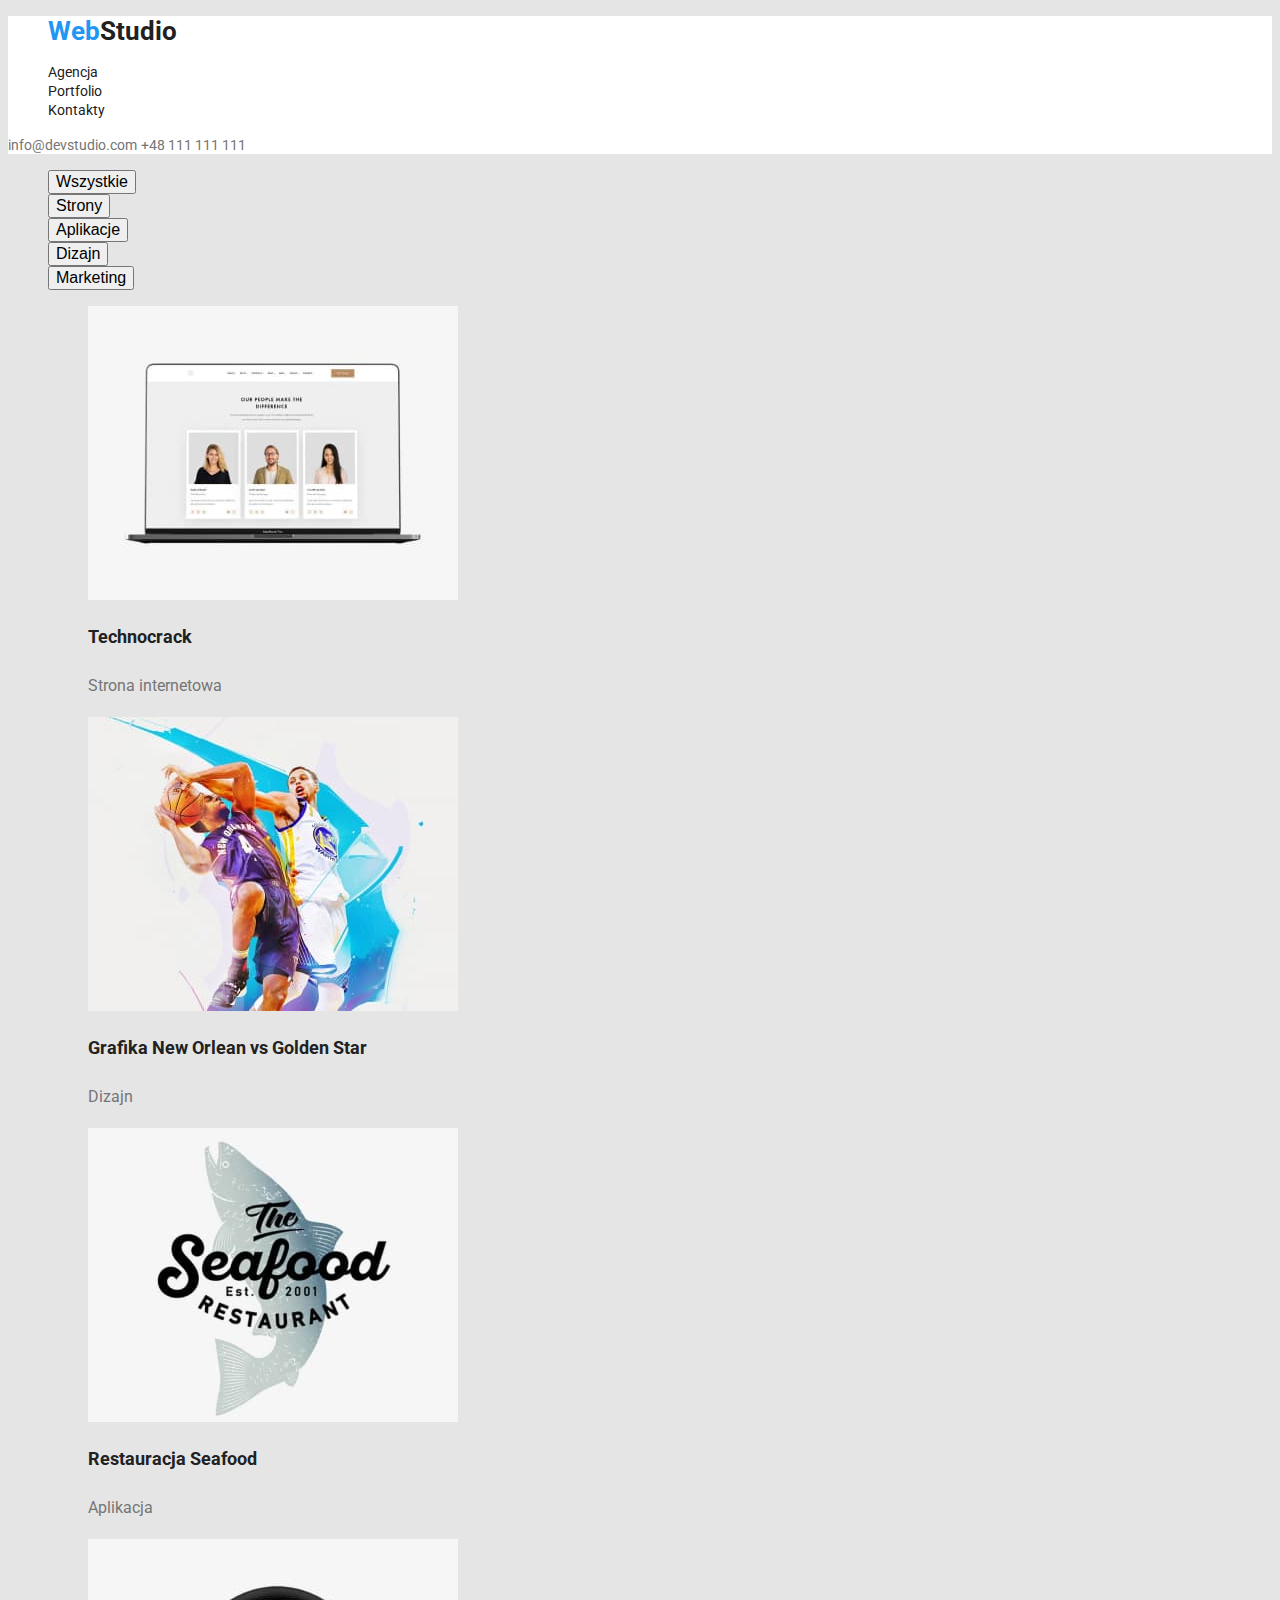
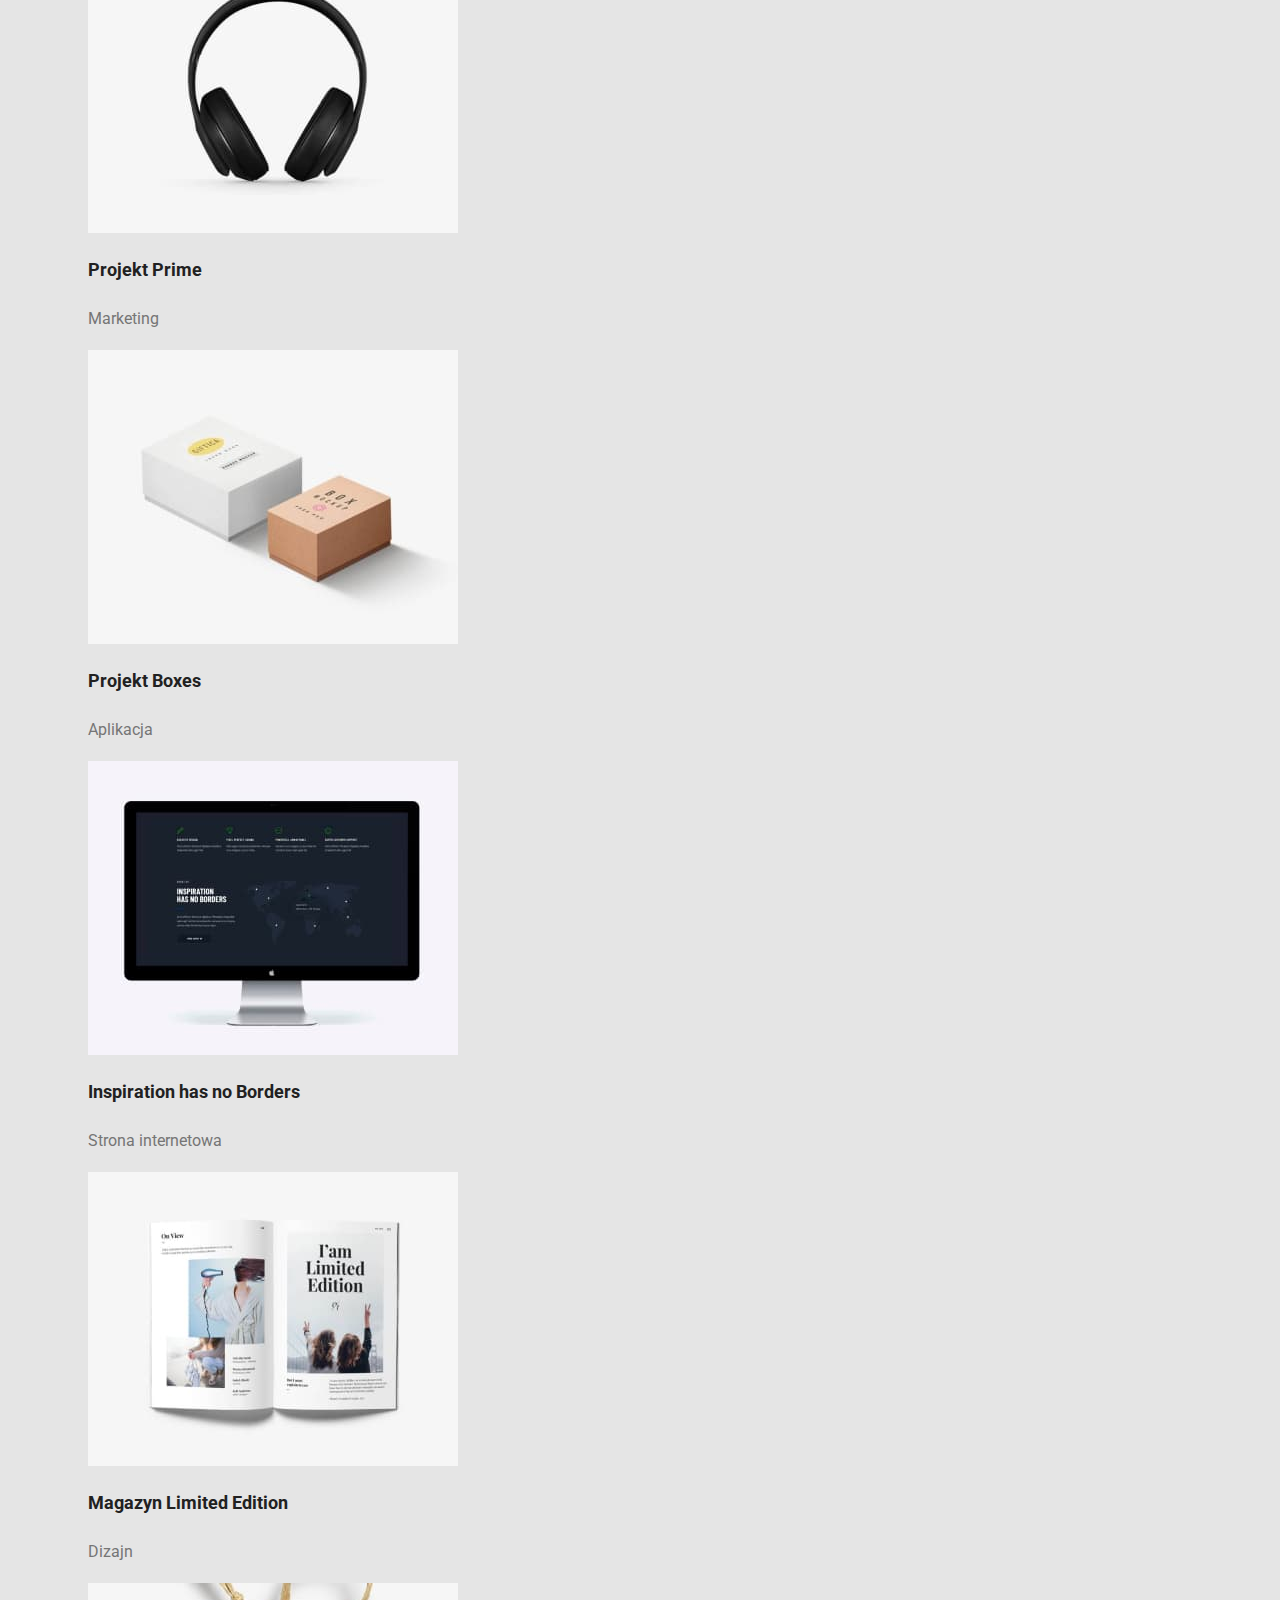
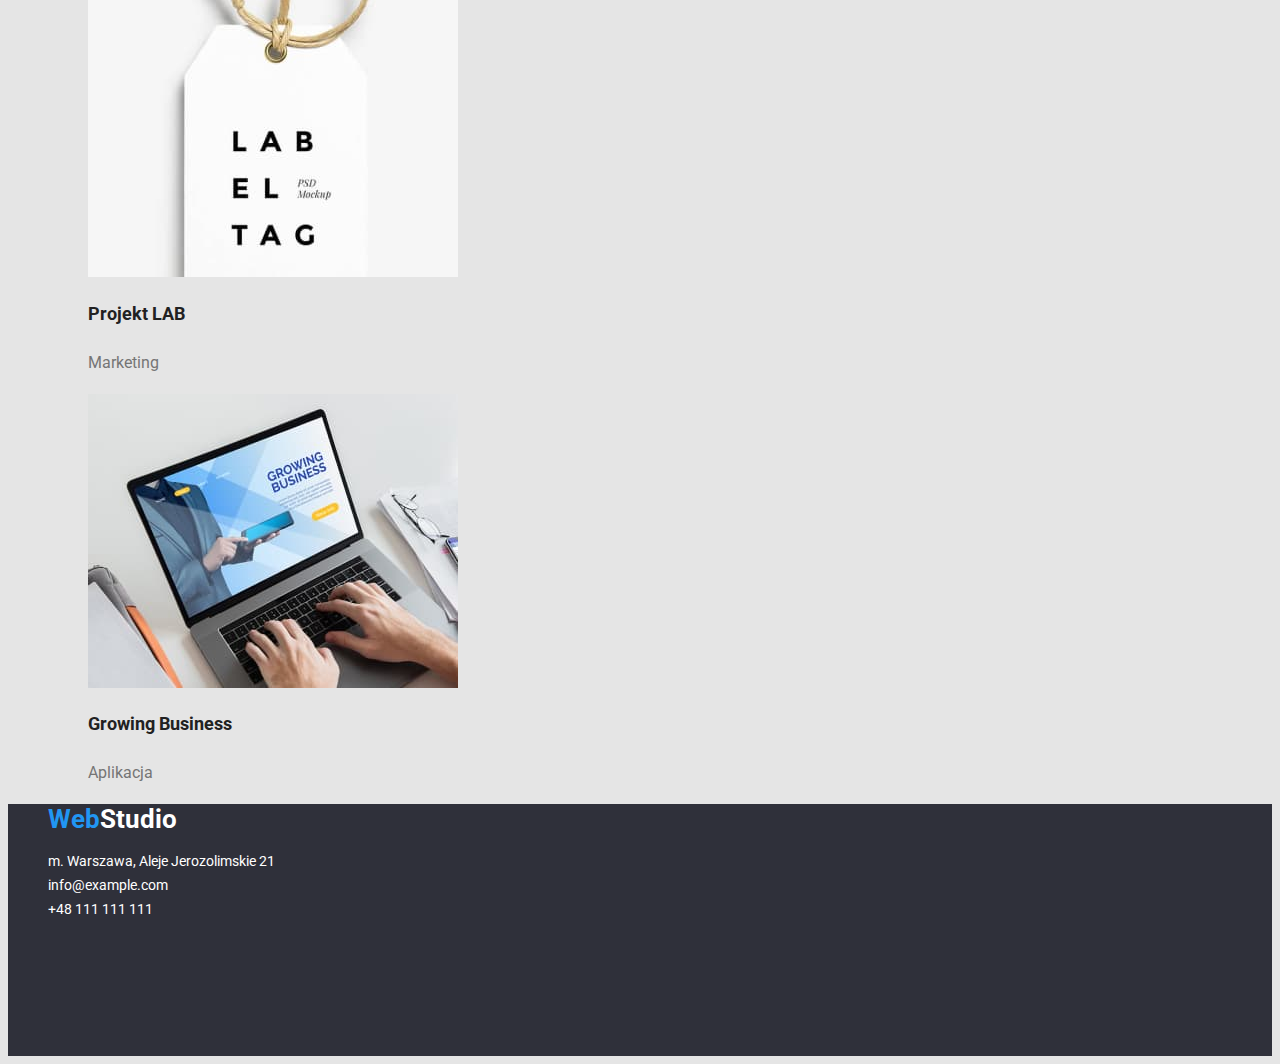
==== portfolio.html @ 1a4c59ba "Skopiowanie plików poprzedniego zadania" ====
<!DOCTYPE html>
<html lang="pl-PL">
<head>
    <meta charset="UTF-8">
    <meta http-equiv="X-UA-Compatible" content="IE=edge">
    <meta name="viewport" content="width=device-width, initial-scale=1.0">
    <title>Portfolio</title>
    <link rel="stylesheet" href="css/styles.css">
    <link rel="preconnect" href="https://fonts.gstatic.com">
    <link href="https://fonts.googleapis.com/css2?family=Raleway:wght@700&family=Roboto:wght@400;500;700;900&display=swap"
rel="stylesheet">
</head>
<body>
    <div id="header">
        <nav>
            <ul>
                <li><a class="header-logo" href="index.html"><span>Web</span>Studio</a></li>
            </ul>
            <ul>
                <li><a class="link" href="#">Agencja</a></li>
                <li><a class="link" href="portfolio.html">Portfolio</a></li>
                <li><a class="link" href="#">Kontakty</a></li>
            </ul>
        </nav>
        <a class="contact-link" href="mailto:info@devstudio.com">info@devstudio.com</a>
        <a class="contact-link" href="tel:+48111111111">+48 111 111 111</a>
    </div>
    <main>
        <ul class="buttons">
            <li><button class="btn" type="button">Wszystkie</button></li>
            <li><button class="btn" type="button">Strony</button></li>
            <li><button class="btn" type="button">Aplikacje</button></li>
            <li><button class="btn" type="button">Dizajn</button></li>
            <li><button class="btn" type="button">Marketing</button></li>
        </ul>
        <ul class="images">
            <li>
                <figure>
                    <img src="images/portfolio/img_portfolio1.jpg" alt="strona internetowa" width="370" height="294">
                    <figcaption>
                        <h2 class="description">Technocrack</h2>
                        <p class="alt">Strona internetowa</p>
                    </figcaption>
                </figure>
            </li>
            <li>
                <figure>
                    <img src="images/portfolio/img_portfolio2.jpg" alt="dizajn" width="370" height="294">
                    <figcaption>
                        <h2 class="description">Grafika New Orlean vs Golden Star</h2>
                        <p class="alt">Dizajn</p>
                    </figcaption>
                </figure>
            </li>
            <li>
                <figure>
                    <img src="images/portfolio/img_portfolio3.jpg" alt="aplikacja" width="370" height="294">
                    <figcaption>
                        <h2 class="description">Restauracja Seafood</h2>
                        <p class="alt">Aplikacja</p>
                    </figcaption>
                </figure>
            </li>
            <li>
                <figure>
                    <img src="images/portfolio/img_portfolio4.jpg" alt="marketing" width="370" height="294">
                    <figcaption>
                        <h2 class="description">Projekt Prime</h2>
                        <p class="alt">Marketing</p>
                    </figcaption>
                </figure>
            </li>
            <li>
                <figure>
                    <img src="images/portfolio/img_portfolio5.jpg" alt="aplikacja" width="370" height="294">
                    <figcaption>
                        <h2 class="description">Projekt Boxes</h2>
                        <p class="alt">Aplikacja</p>
                    </figcaption>
                </figure>
            </li>
            <li>
                <figure>
                    <img src="images/portfolio/img_portfolio6.jpg" alt="strona internetowa" width="370" height="294">
                    <figcaption>
                        <h2 class="description">Inspiration has no Borders</h2>
                        <p class="alt">Strona internetowa</p>
                    </figcaption>
                </figure>
            </li>
            <li>
                <figure>
                    <img src="images/portfolio/img_portfolio7.jpg" alt="dizajn" width="370" height="294">
                    <figcaption>
                        <h2 class="description">Magazyn Limited Edition</h2>
                        <p class="alt">Dizajn</p>
                    </figcaption>
                </figure>
            </li>
            <li>
                <figure>
                    <img src="images/portfolio/img_portfolio8.jpg" alt="marketing" width="370" height="294">
                    <figcaption>
                        <h2 class="description">Projekt LAB</h2>
                        <p class="alt">Marketing</p>
                    </figcaption>
                </figure>
            </li>
            <li>
                <figure>
                    <img src="images/portfolio/img_portfolio9.jpg" alt="aplikacja" width="370" height="294">
                    <figcaption>
                        <h2 class="description">Growing Business</h2>
                        <p class="alt">Aplikacja</p>
                    </figcaption>
                </figure>
            </li>
        </ul>
    </main>
    <div id="footer">
        <nav>
            <ul class>
                <li><a class="logo" href="index.html"><span>Web</span>Studio</a></li>
            </ul>
        </nav>
        <address>
            <ul class="address">
                <li><a class="address-link" href="https://goo.gl/maps/2TUbPAgfk7zZ6Xrx7" target="_blank">m. Warszawa, Aleje Jerozolimskie 21</a></li>
                <li><a class="address-link" href="mailto:info@example.com">info@example.com</a></li>
                <li><a class="address-link" href="tel:+48111111111">+48 111 111 111</a></li>
            </ul>
        </address>
    </div>
</body>
</html>
---- css/styles.css ----
:root {
    --first-font: 'Roboto', sans-serif;
    --second-font: 'Raleway', sans-serif;
    --first-color: #212121;
    --second-color: #757575;
    --third-color: #2196F3;
    --fourth-color: #FFFFFF;
    --first-background-color: #E5E5E5;
    --second-background-color: #2F303A;
    --third-background-color: #F5F4FA;
    --fourth-background-color: #ffffff;
    --first-cursor: pointer;
    --list-style-type: none;
}
body {
    font-family: var(--first-font);
    color: var(--first-color);
    background-color: var(--first-background-color);
}
ul {
    list-style-type: var(--list-style-type);
}
.btn:hover,
.btn:focus {
    cursor: var(--first-cursor);
    background-color: var(--third-color);
    color: var(--fourth-color);
}
.link:hover,
.link:focus {
    cursor: var(--first-cursor);
    color:var(--third-color);
}
.address-link:hover,
.address-link:focus {
    cursor:var(--first-cursor);
    color:var(--third-color);
}
.contact-link:hover,
.contact-link:focus {
    cursor:var(--first-cursor);
    color:var(--third-color);
}
.link,
.address-link,
.contact-link {
    text-decoration: none;
    font-size: 14px;
}
.link {
    color:var(--first-color)
}
.contact-link {
    color:var(--second-color);
}
.address-link {
    color:var(--fourth-color);
      line-height: 1.714;
}
.address {
    font-style: normal;
}
.logo,
.header-logo {
    text-decoration: none;
    font-size: 26px;
    font-weight: 700;
}
.logo {
    color: var(--fourth-color);
}
.header-logo {
    color:var(--first-color);
}
span {
    color:var(--third-color);
}
.alt,
.service-desc {
    color:var(--second-color);
}
.alt {
    line-height: 1.875;
}
.description {
    font-size: 18px;
    line-height: 2;
}
.btn {
    font-size: 16px;
}
.title {
    font-size: 44px;
    color:var(--fourth-color);
    text-align: center;
}
.service-name,
.service-desc {
    font-size: 14px;
}
.service-name {
    line-height: 1.172;
}
.service-desk {
    line-height: 1.714;
}
h2 {
    font-size: 36px;
}
.name {
    font-size: 16px;
    font-weight: 500;
    line-height: 1.171;
}
#header{
    background-color: var(--fourth-color);
}
#footer,
#hero{
    background-color: var(--second-background-color);
    height: 252px;
}
#team{
    background-color: var(--third-background-color);
}
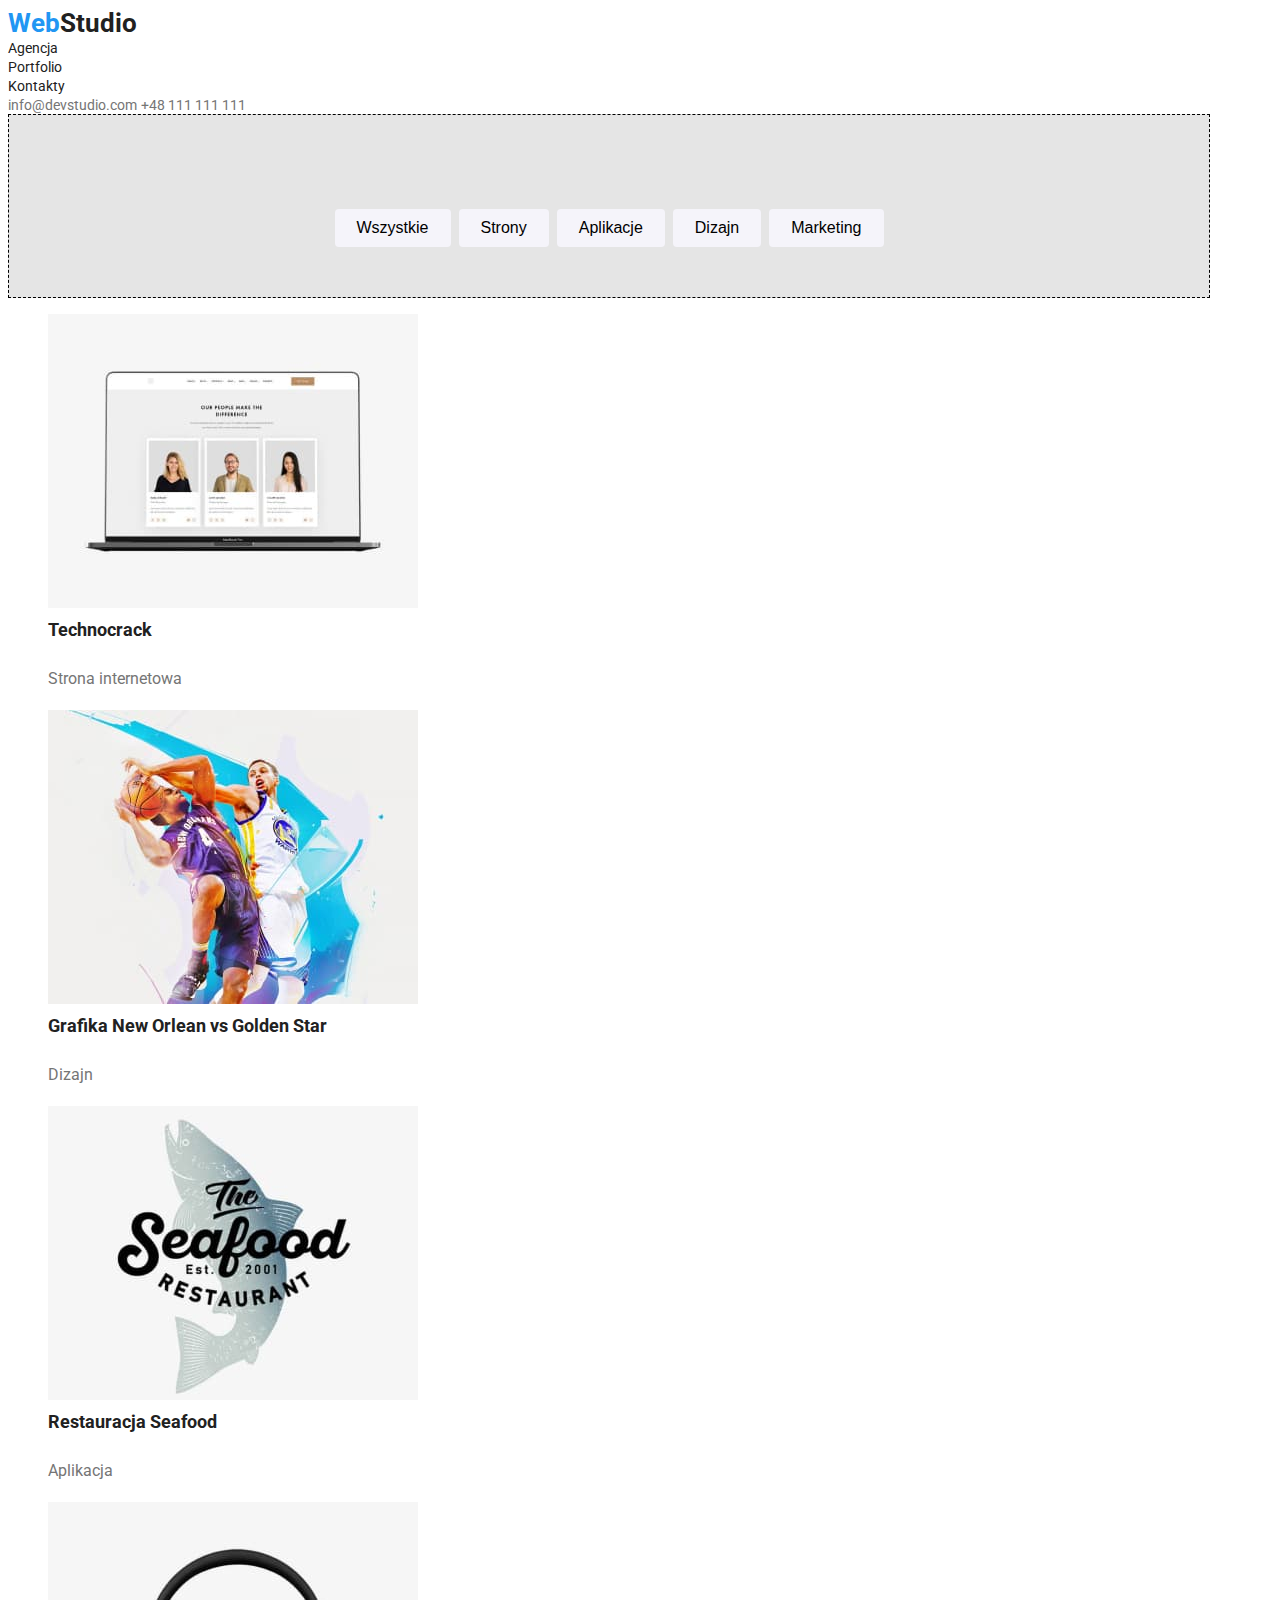
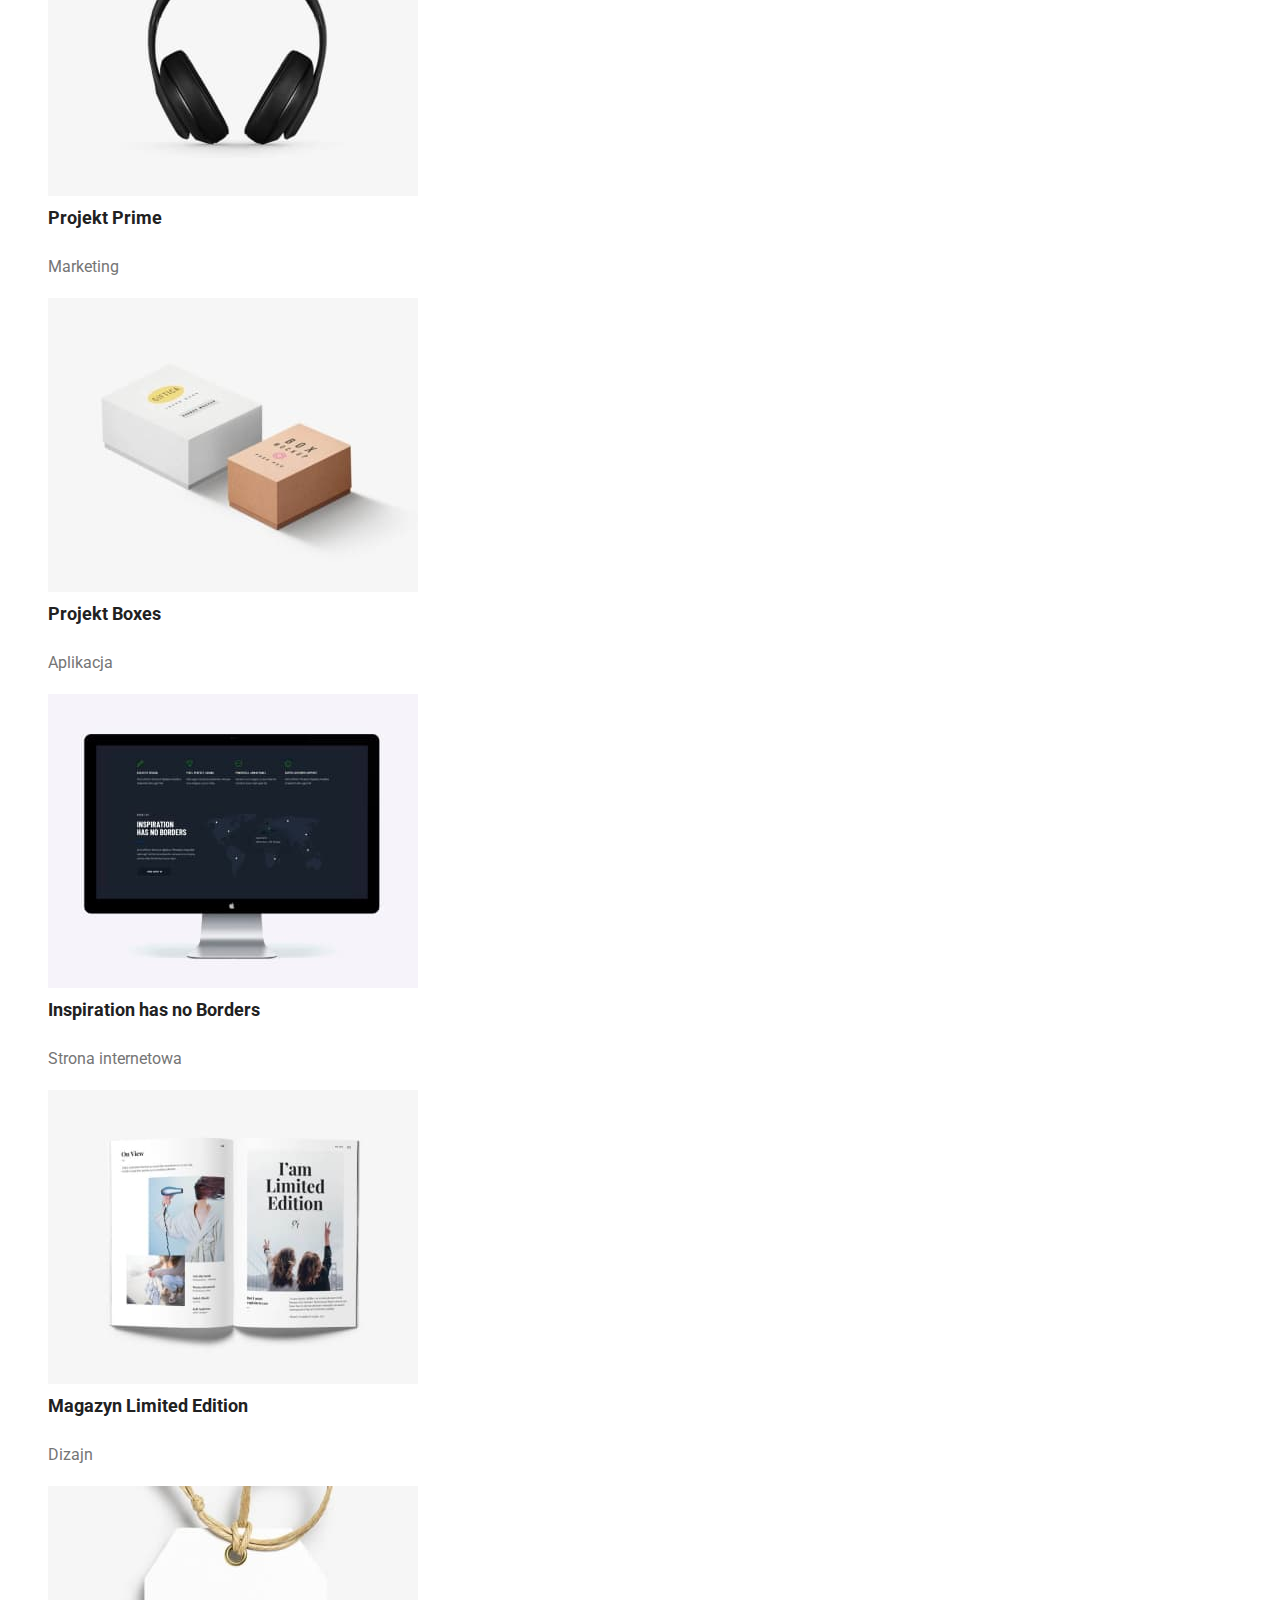
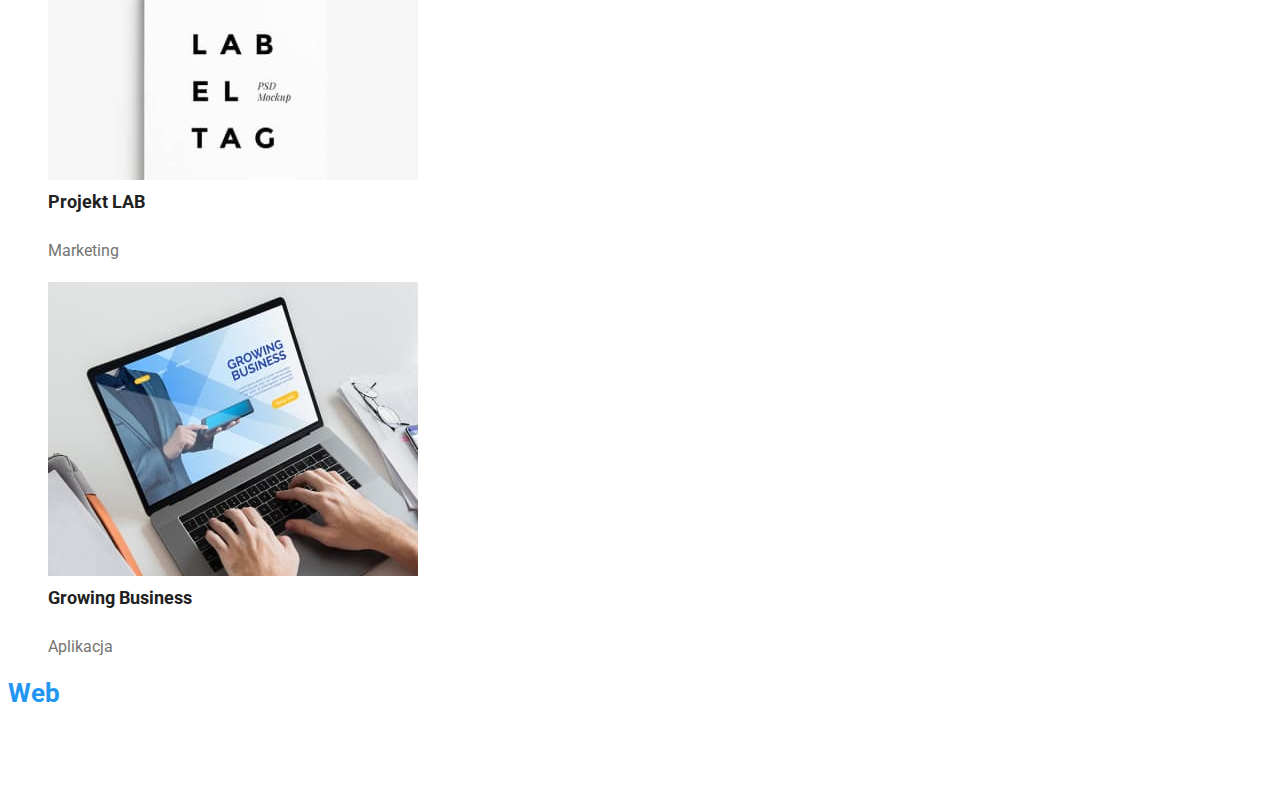
==== commit dbfc9144: "portfolio-buttons" ====
--- a/portfolio.html
+++ b/portfolio.html
@@ -5,6 +5,9 @@
     <meta http-equiv="X-UA-Compatible" content="IE=edge">
     <meta name="viewport" content="width=device-width, initial-scale=1.0">
     <title>Portfolio</title>
+    <link rel="stylesheet" href="https://cdnjs.cloudflare.com/ajax/libs/modern-normalize/1.0.0/modern-normalize.min.css"
+        integrity="sha512-ISS7cAi1PEhQ8jnbJpJZMd29NlhNj4AWYyLOSp2CE/CsHxTCu+r+t0D2yoJudVrd0/8fTVPUVDzY5Tvli75u/g=="
+        crossorigin="anonymous">
     <link rel="stylesheet" href="css/styles.css">
     <link rel="preconnect" href="https://fonts.gstatic.com">
     <link href="https://fonts.googleapis.com/css2?family=Raleway:wght@700&family=Roboto:wght@400;500;700;900&display=swap"
@@ -26,13 +29,15 @@
         <a class="contact-link" href="tel:+48111111111">+48 111 111 111</a>
     </div>
     <main>
-        <ul class="buttons">
-            <li><button class="btn" type="button">Wszystkie</button></li>
-            <li><button class="btn" type="button">Strony</button></li>
-            <li><button class="btn" type="button">Aplikacje</button></li>
-            <li><button class="btn" type="button">Dizajn</button></li>
-            <li><button class="btn" type="button">Marketing</button></li>
-        </ul>
+        <div class="container">
+            <ul class="container-buttons">
+                <li class="buttons-item"><button class="btn" type="button">Wszystkie</button></li>
+                <li class="buttons-item"><button class="btn" type="button">Strony</button></li>
+                <li class="buttons-item"><button class="btn" type="button">Aplikacje</button></li>
+                <li class="buttons-item"><button class="btn" type="button">Dizajn</button></li>
+                <li class="buttons-item"><button class="btn" type="button">Marketing</button></li>
+            </ul>
+        </div>
         <ul class="images">
             <li>
                 <figure>
--- a/css/styles.css
+++ b/css/styles.css
@@ -15,11 +15,58 @@
 body {
     font-family: var(--first-font);
     color: var(--first-color);
-    background-color: var(--first-background-color);
 }
-ul {
+ul,
+ol {
     list-style-type: var(--list-style-type);
 }
+h1,
+h2,
+h3,
+h4,
+h5,
+h6 {
+    margin: 0;
+}
+ul,
+ol {
+    margin: 0;
+    padding: 0;
+}
+p {
+    padding: 0;
+}
+.container {
+    width: 1200px;
+    border: 1px dashed black;
+    background-color: #E5E5E5;
+}
+
+/* ===========header=========== */
+
+/* ===========main:buttons=========== */
+.container .container-buttons {
+    display: flex;
+    justify-content: center;
+    margin-top: 94px;
+    margin-bottom: 50px;
+}
+.btn {
+    padding: 6px 22px;
+    background-color: #F5F4FA;
+    font-weight: 500;
+    line-height: 26px;
+    border: none;
+    border-radius: 4px;
+}
+.buttons-item:not(:last-child) {
+    margin-right: 8px;
+}
+
+/* ===========main:images=========== */
+
+/* ===========footer=========== */
+
 .btn:hover,
 .btn:focus {
     cursor: var(--first-cursor);
@@ -112,15 +159,4 @@
     font-weight: 500;
     line-height: 1.171;
 }
-#header{
-    background-color: var(--fourth-color);
-}
-#footer,
-#hero{
-    background-color: var(--second-background-color);
-    height: 252px;
-}
-#team{
-    background-color: var(--third-background-color);
-}
 
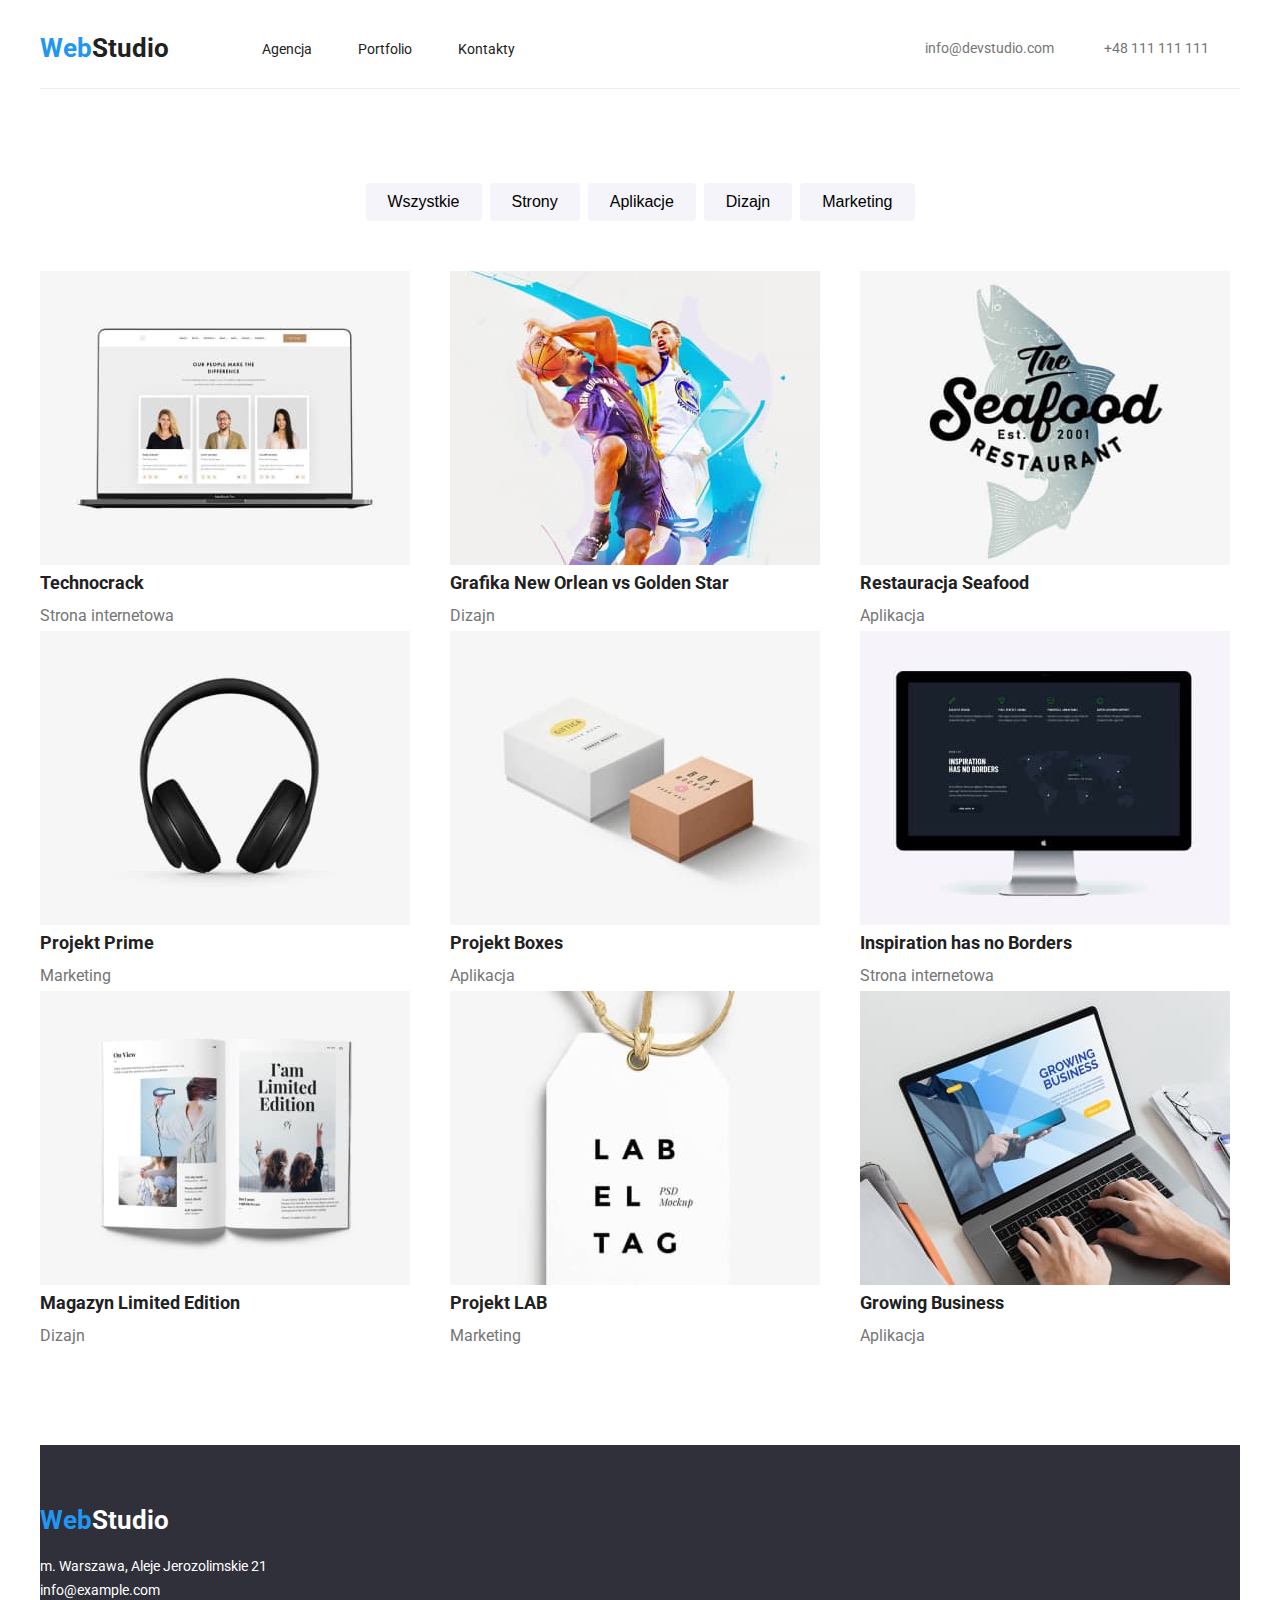
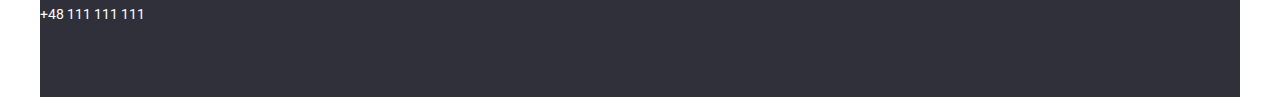
==== commit 546a72bd: "portfolio zrobione" ====
--- a/portfolio.html
+++ b/portfolio.html
@@ -14,12 +14,12 @@
 rel="stylesheet">
 </head>
 <body>
-    <div id="header">
-        <nav>
-            <ul>
+    <div class="container logo-header">
+        <nav class="header">
+            <ul class="logo-item">
                 <li><a class="header-logo" href="index.html"><span>Web</span>Studio</a></li>
             </ul>
-            <ul>
+            <ul class="link-items">
                 <li><a class="link" href="#">Agencja</a></li>
                 <li><a class="link" href="portfolio.html">Portfolio</a></li>
                 <li><a class="link" href="#">Kontakty</a></li>
@@ -38,8 +38,9 @@
                 <li class="buttons-item"><button class="btn" type="button">Marketing</button></li>
             </ul>
         </div>
+        <div class="container">
         <ul class="images">
-            <li>
+            <li class="images-items">
                 <figure>
                     <img src="images/portfolio/img_portfolio1.jpg" alt="strona internetowa" width="370" height="294">
                     <figcaption>
@@ -48,7 +49,7 @@
                     </figcaption>
                 </figure>
             </li>
-            <li>
+            <li class="images-items">
                 <figure>
                     <img src="images/portfolio/img_portfolio2.jpg" alt="dizajn" width="370" height="294">
                     <figcaption>
@@ -57,7 +58,7 @@
                     </figcaption>
                 </figure>
             </li>
-            <li>
+            <li class="images-items">
                 <figure>
                     <img src="images/portfolio/img_portfolio3.jpg" alt="aplikacja" width="370" height="294">
                     <figcaption>
@@ -66,7 +67,7 @@
                     </figcaption>
                 </figure>
             </li>
-            <li>
+            <li class="images-items">
                 <figure>
                     <img src="images/portfolio/img_portfolio4.jpg" alt="marketing" width="370" height="294">
                     <figcaption>
@@ -75,7 +76,7 @@
                     </figcaption>
                 </figure>
             </li>
-            <li>
+            <li class="images-items">
                 <figure>
                     <img src="images/portfolio/img_portfolio5.jpg" alt="aplikacja" width="370" height="294">
                     <figcaption>
@@ -84,7 +85,7 @@
                     </figcaption>
                 </figure>
             </li>
-            <li>
+            <li class="images-items">
                 <figure>
                     <img src="images/portfolio/img_portfolio6.jpg" alt="strona internetowa" width="370" height="294">
                     <figcaption>
@@ -93,7 +94,7 @@
                     </figcaption>
                 </figure>
             </li>
-            <li>
+            <li class="images-items">
                 <figure>
                     <img src="images/portfolio/img_portfolio7.jpg" alt="dizajn" width="370" height="294">
                     <figcaption>
@@ -102,7 +103,7 @@
                     </figcaption>
                 </figure>
             </li>
-            <li>
+            <li class="images-items">
                 <figure>
                     <img src="images/portfolio/img_portfolio8.jpg" alt="marketing" width="370" height="294">
                     <figcaption>
@@ -111,7 +112,7 @@
                     </figcaption>
                 </figure>
             </li>
-            <li>
+            <li class="images-items">
                 <figure>
                     <img src="images/portfolio/img_portfolio9.jpg" alt="aplikacja" width="370" height="294">
                     <figcaption>
@@ -122,9 +123,10 @@
             </li>
         </ul>
     </main>
-    <div id="footer">
+    <div class="container footer">
         <nav>
-            <ul class>
+            <ul class="address">
+                <li style="height: 0">&nbsp;</li>
                 <li><a class="logo" href="index.html"><span>Web</span>Studio</a></li>
             </ul>
         </nav>
@@ -134,6 +136,7 @@
                 <li><a class="address-link" href="mailto:info@example.com">info@example.com</a></li>
                 <li><a class="address-link" href="tel:+48111111111">+48 111 111 111</a></li>
             </ul>
+        </div>
         </address>
     </div>
 </body>
--- a/css/styles.css
+++ b/css/styles.css
@@ -29,20 +29,53 @@
     margin: 0;
 }
 ul,
-ol {
+ol,
+figure,
+figcaption {
     margin: 0;
     padding: 0;
 }
 p {
     padding: 0;
+    margin: 0;
+}
+img {
+    display: block;
 }
 .container {
     width: 1200px;
-    border: 1px dashed black;
-    background-color: #E5E5E5;
-}
-
+    margin-right: auto;
+    margin-left: auto;
+}
 /* ===========header=========== */
+.header {
+    display: flex;
+    align-items: center;
+}
+.link-items {
+    display: flex;
+    align-items: center;
+}
+.logo-item {
+    display: flex;
+    align-items: center;
+}
+.logo-header {
+    display: flex;
+    align-items: center;
+    height: 80px;
+    border-bottom: 1px solid #ECECEC;
+}
+.header-logo {
+    margin-right: 93px;
+}
+.contact-link:not(:last-child) {
+    margin-left: 364px;
+    margin-right: 50px;
+}
+.link:not(last-child) {
+    margin-right: 46px;
+}
 
 /* ===========main:buttons=========== */
 .container .container-buttons {
@@ -62,11 +95,30 @@
 .buttons-item:not(:last-child) {
     margin-right: 8px;
 }
-
 /* ===========main:images=========== */
-
+.container .images {
+    display: flex;
+    flex-wrap: wrap;
+}
+.images {
+    margin-right: -30px;
+}
+.images-items {
+    margin-right: 30px;
+    flex-basis: calc(100% / 3 - 30px);
+}
 /* ===========footer=========== */
-
+.footer {
+    background-color: var(--second-background-color);
+    height: 252px;
+    margin-top: 94px;
+}
+.logo {
+    display: flex;
+    margin-top: 60px;
+    margin-bottom: 20px;
+}
+/* ============================ */
 .btn:hover,
 .btn:focus {
     cursor: var(--first-cursor);
@@ -159,4 +211,3 @@
     font-weight: 500;
     line-height: 1.171;
 }
-
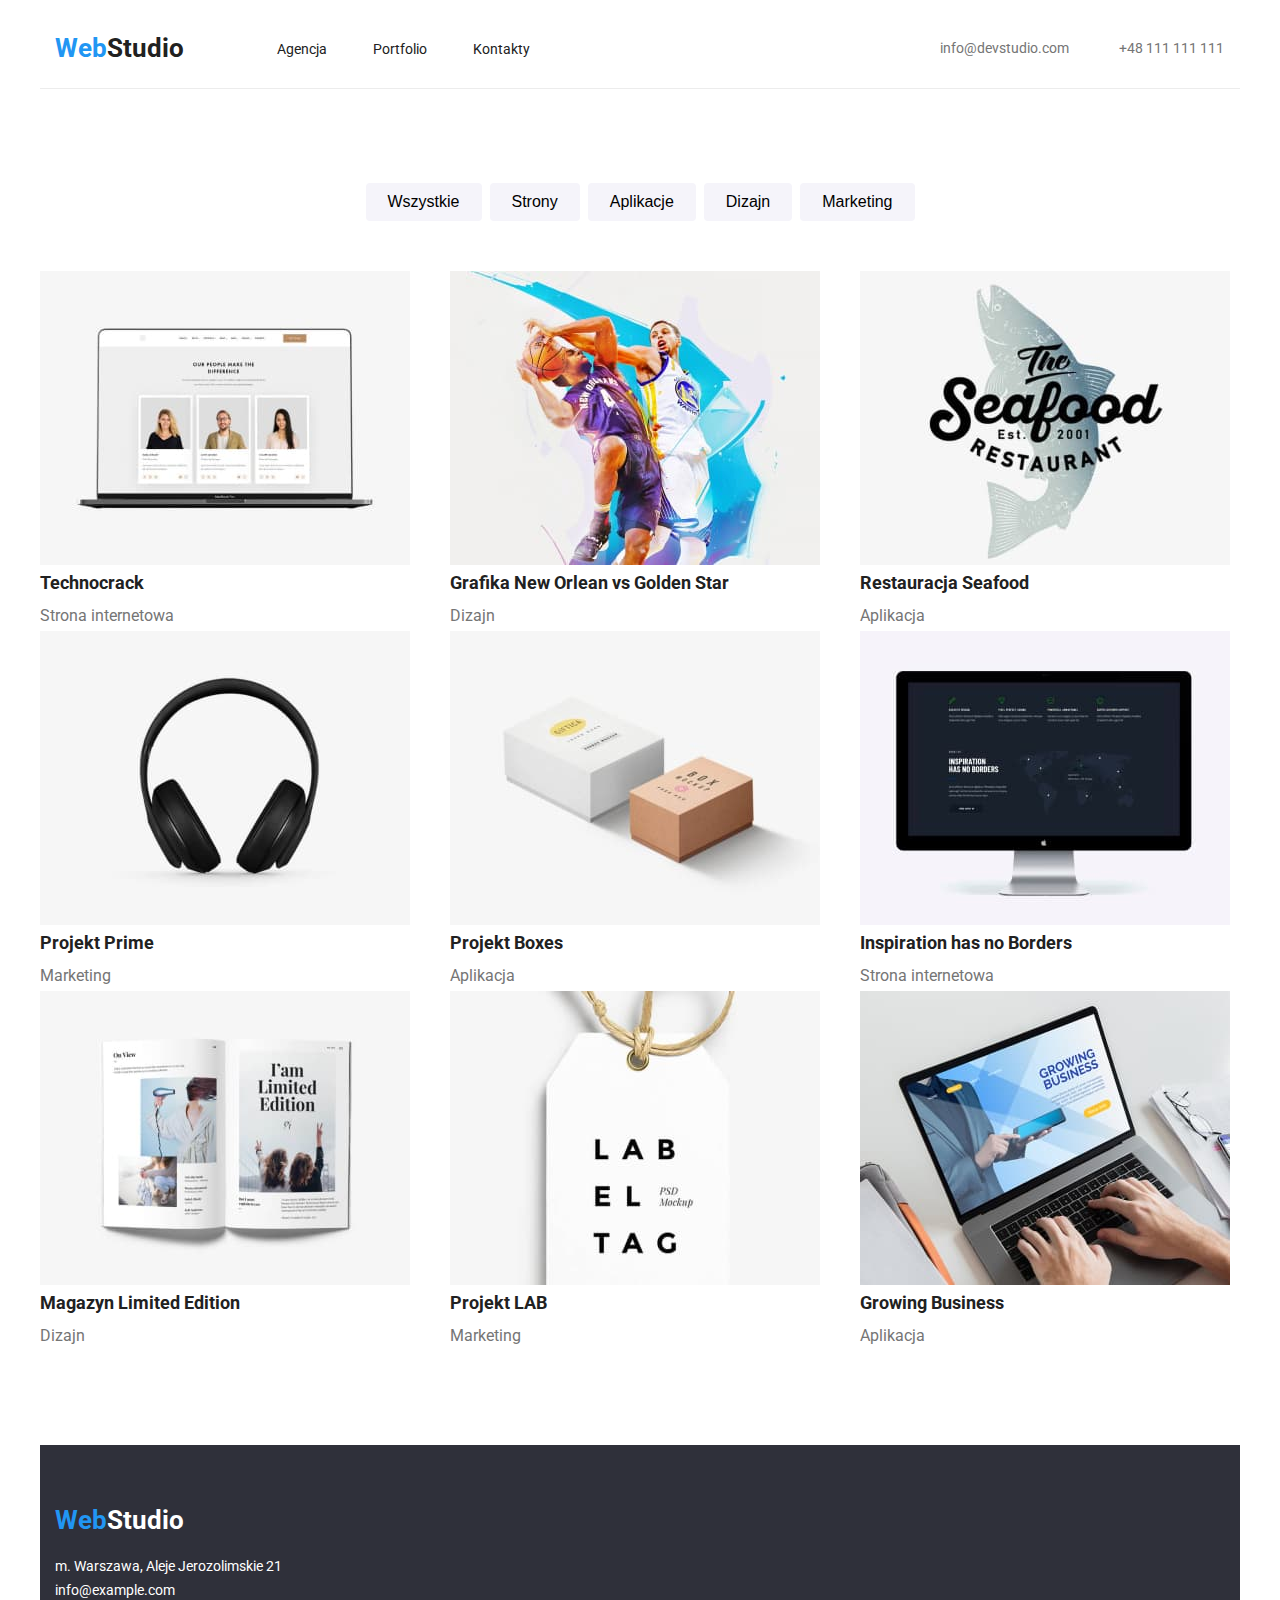
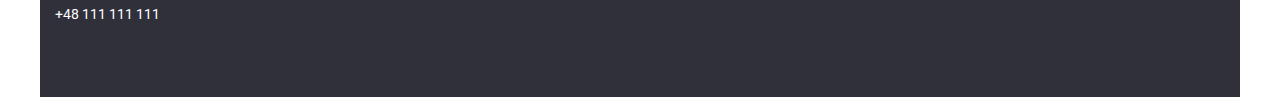
==== commit 1ba19104: "walidator" ====
--- a/portfolio.html
+++ b/portfolio.html
@@ -122,6 +122,7 @@
                 </figure>
             </li>
         </ul>
+        </div>
     </main>
     <div class="container footer">
         <nav>
@@ -136,7 +137,6 @@
                 <li><a class="address-link" href="mailto:info@example.com">info@example.com</a></li>
                 <li><a class="address-link" href="tel:+48111111111">+48 111 111 111</a></li>
             </ul>
-        </div>
         </address>
     </div>
 </body>
--- a/css/styles.css
+++ b/css/styles.css
@@ -67,7 +67,8 @@
     border-bottom: 1px solid #ECECEC;
 }
 .header-logo {
-    margin-right: 93px;
+    padding-right: 93px;
+    padding-left: 15px;
 }
 .contact-link:not(:last-child) {
     margin-left: 364px;
@@ -118,7 +119,60 @@
     margin-top: 60px;
     margin-bottom: 20px;
 }
+.address {
+    padding-left: 15px;
+}
 /* ============================ */
+.hero {
+    background-color: var(--second-background-color);
+    display: flex;
+    flex-direction: column;
+}
+.title {
+    padding: 200px 280px 30px;
+}
+.btn {
+    margin: 0 auto;
+}
+.services {
+    display: flex;
+}
+.service-item {
+    padding: 94px 30px;
+}
+.specializations {
+    display: flex;
+}
+.specialization-item {
+    padding: 50px 15px 94px;
+}
+.head {
+    text-align: center;
+    padding: 94px 495px 50px;
+}
+.team {
+    background-color: var(--third-background-color);
+    margin-bottom: -94px;
+}
+.team-list {
+    display: flex;
+    justify-content: space-around;
+    align-items: center;
+}
+.picture {
+    padding-left: 15px;
+    padding-right: 15px;
+    padding-bottom: 94px;
+}
+.name {
+    text-align: center;
+    padding-top: 30px
+}
+.alt-name {
+    text-align: center;
+}
+/* ============================ */
+
 .btn:hover,
 .btn:focus {
     cursor: var(--first-cursor);
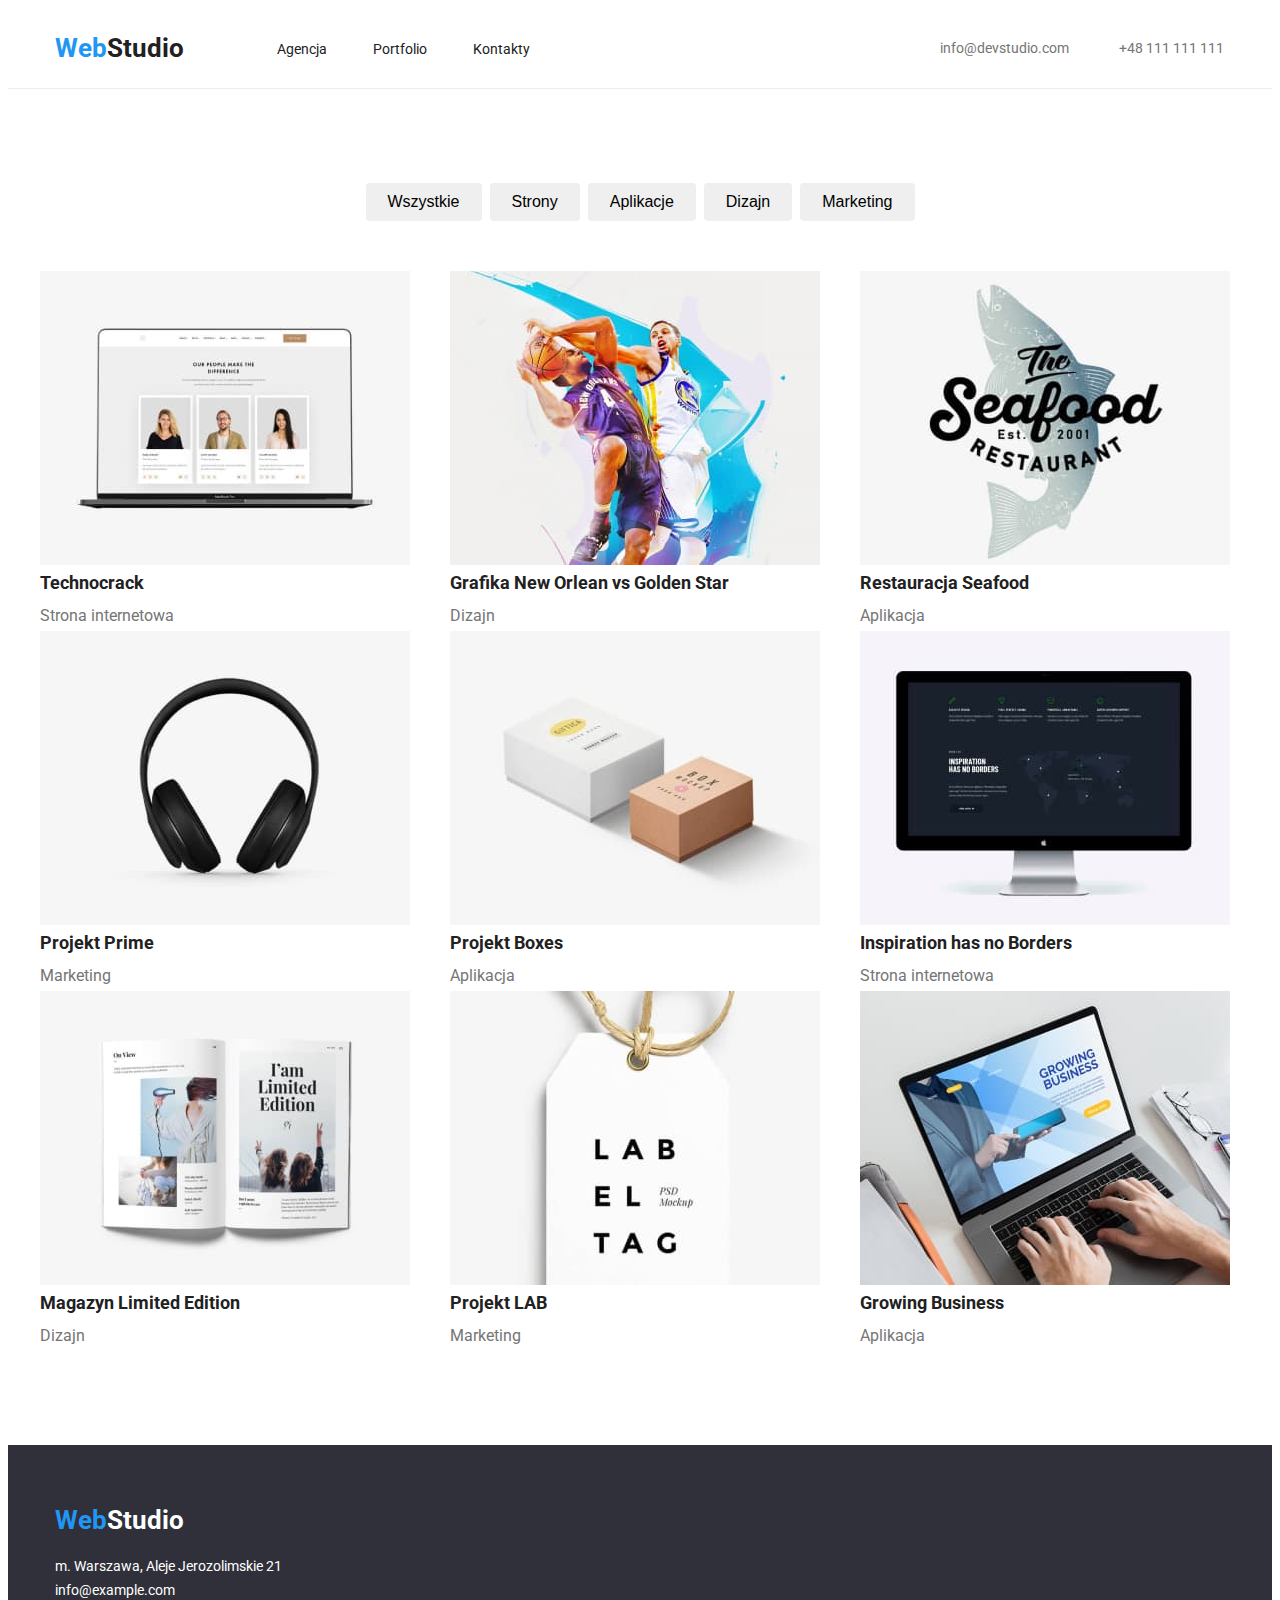
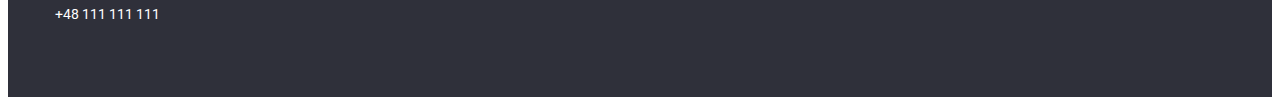
==== commit 608cc0d8: "poprawa portfolio" ====
--- a/portfolio.html
+++ b/portfolio.html
@@ -14,6 +14,7 @@
 rel="stylesheet">
 </head>
 <body>
+<section class="section-header">
     <div class="container logo-header">
         <nav class="header">
             <ul class="logo-item">
@@ -28,6 +29,8 @@
         <a class="contact-link" href="mailto:info@devstudio.com">info@devstudio.com</a>
         <a class="contact-link" href="tel:+48111111111">+48 111 111 111</a>
     </div>
+</section>
+<section class="section-main">
     <main>
         <div class="container">
             <ul class="container-buttons">
@@ -124,6 +127,8 @@
         </ul>
         </div>
     </main>
+</section>
+<section class="section-footer">
     <div class="container footer">
         <nav>
             <ul class="address">
@@ -139,5 +144,6 @@
             </ul>
         </address>
     </div>
+</section>
 </body>
 </html>--- a/css/styles.css
+++ b/css/styles.css
@@ -64,7 +64,6 @@
     display: flex;
     align-items: center;
     height: 80px;
-    border-bottom: 1px solid #ECECEC;
 }
 .header-logo {
     padding-right: 93px;
@@ -77,7 +76,10 @@
 .link:not(last-child) {
     margin-right: 46px;
 }
-
+.section-header {
+    background-color: var(--fourth-background-color);
+    border-bottom: 1px solid #ECECEC;
+}
 /* ===========main:buttons=========== */
 .container .container-buttons {
     display: flex;
@@ -87,7 +89,6 @@
 }
 .btn {
     padding: 6px 22px;
-    background-color: #F5F4FA;
     font-weight: 500;
     line-height: 26px;
     border: none;
@@ -110,7 +111,6 @@
 }
 /* ===========footer=========== */
 .footer {
-    background-color: var(--second-background-color);
     height: 252px;
     margin-top: 94px;
 }
@@ -121,6 +121,9 @@
 }
 .address {
     padding-left: 15px;
+}
+.section-footer {
+    background-color: var(--second-background-color);
 }
 /* ============================ */
 .hero {
